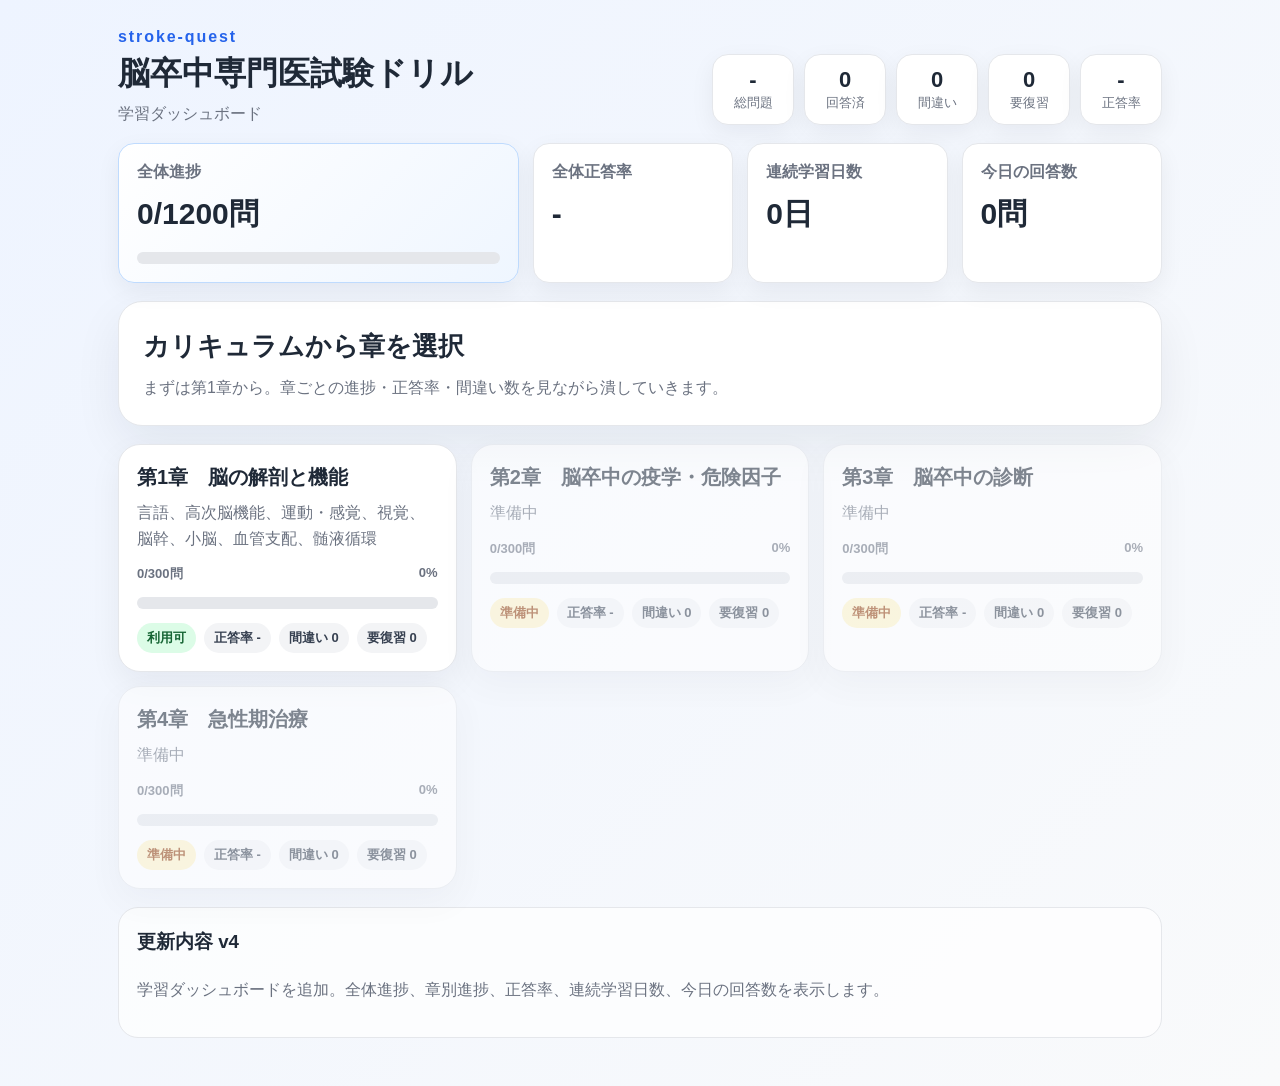
==== index.html @ 9b2143a9 "Add learning dashboard" ====
<!doctype html>
<html lang="ja">
<head>
  <meta charset="utf-8">
  <meta name="viewport" content="width=device-width, initial-scale=1">
  <title>stroke-quest｜脳卒中専門医試験ドリル</title>
  <link rel="stylesheet" href="style.css">
</head>
<body>
<main class="app">
  <header>
    <div>
      <p class="eyebrow">stroke-quest</p>
      <h1>脳卒中専門医試験ドリル</h1>
      <p class="subtitle" id="subtitle">学習ダッシュボード</p>
    </div>
    <div class="stats">
      <div><span id="totalCount">-</span><small>総問題</small></div>
      <div><span id="doneCount">0</span><small>回答済</small></div>
      <div><span id="wrongCount">0</span><small>間違い</small></div>
      <div><span id="flagCount">0</span><small>要復習</small></div>
      <div><span id="accuracy">-</span><small>正答率</small></div>
    </div>
  </header>

  <section id="homeView">
    <section class="dashboard">
      <div class="dash-card primary">
        <p>全体進捗</p>
        <h2 id="overallProgress">-</h2>
        <div class="progress-bar"><div id="overallBar"></div></div>
      </div>
      <div class="dash-card">
        <p>全体正答率</p>
        <h2 id="overallAccuracy">-</h2>
      </div>
      <div class="dash-card">
        <p>連続学習日数</p>
        <h2 id="streakDays">0日</h2>
      </div>
      <div class="dash-card">
        <p>今日の回答数</p>
        <h2 id="todayCount">0問</h2>
      </div>
    </section>

    <div class="hero">
      <h2>カリキュラムから章を選択</h2>
      <p>まずは第1章から。章ごとの進捗・正答率・間違い数を見ながら潰していきます。</p>
    </div>
    <div id="chapterGrid" class="chapter-grid"></div>
  </section>

  <section id="quizView" class="hidden">
    <section class="toolbar">
      <button id="backHome" class="ghost">章選択へ戻る</button>
      <button id="modeAll" class="active">順番に解く</button>
      <button id="modeWrong">間違い集</button>
      <button id="modeFlag">要復習</button>
      <button id="modeRandom">ランダム10問</button>
      <input id="jumpBox" type="number" min="1" placeholder="番号">
      <button id="jumpBtn" class="ghost">ジャンプ</button>
      <button id="resetBtn" class="ghost">この章の記録リセット</button>
    </section>

    <section class="card">
      <div class="qtop">
        <div class="badges">
          <span class="badge" id="chapterBadge">章</span>
          <span class="badge gray" id="qidBadge"></span>
        </div>
        <span id="progressText"></span>
      </div>
      <h2 id="questionText">読み込み中...</h2>
      <div id="choices" class="choices"></div>
      <div class="actions">
        <button id="submitBtn">回答する</button>
        <button id="nextBtn" class="secondary" disabled>次へ</button>
        <button id="flagBtn" class="warn">要復習に入れる</button>
      </div>
      <div id="resultBox" class="result hidden"></div>
    </section>
  </section>

  <section class="memo">
    <h3>更新内容 v4</h3>
    <p>学習ダッシュボードを追加。全体進捗、章別進捗、正答率、連続学習日数、今日の回答数を表示します。</p>
  </section>
</main>

<script src="app.js"></script>
</body>
</html>
---- style.css ----
:root {
  --bg:#f5f7fb; --card:#fff; --ink:#1f2937; --muted:#6b7280; --line:#e5e7eb;
  --accent:#2563eb; --accent2:#dbeafe; --wrong:#dc2626; --right:#16a34a; --warn:#f59e0b;
}
*{box-sizing:border-box}
body{
  margin:0;
  font-family:-apple-system,BlinkMacSystemFont,"Segoe UI","Hiragino Sans","Yu Gothic",Meiryo,sans-serif;
  background:linear-gradient(135deg,#eef4ff,#f9fafb);
  color:var(--ink);
}
.app{max-width:1080px;margin:0 auto;padding:28px 18px 48px}
header{display:flex;gap:20px;justify-content:space-between;align-items:flex-end;margin-bottom:18px}
.eyebrow{letter-spacing:.12em;color:var(--accent);font-weight:800;margin:0 0 6px}
h1{font-size:32px;margin:0}
.subtitle{margin:8px 0 0;color:var(--muted)}
.stats{display:flex;gap:10px;flex-wrap:wrap}
.stats div,.dash-card{
  background:var(--card);border:1px solid var(--line);border-radius:16px;
  box-shadow:0 8px 24px rgba(15,23,42,.06)
}
.stats div{min-width:82px;padding:12px;text-align:center}
.stats span{display:block;font-size:22px;font-weight:900}
.stats small{color:var(--muted)}
.dashboard{display:grid;grid-template-columns:2fr 1fr 1fr 1fr;gap:14px;margin:18px 0}
.dash-card{padding:18px}
.dash-card p{margin:0 0 8px;color:var(--muted);font-weight:800}
.dash-card h2{margin:0;font-size:30px}
.dash-card.primary{border-color:#bfdbfe;background:linear-gradient(135deg,#fff,#eff6ff)}
.progress-bar{height:12px;background:#e5e7eb;border-radius:999px;overflow:hidden;margin-top:14px}
.progress-bar div{height:100%;background:var(--accent);width:0%;transition:.2s width}
.hero{
  background:var(--card);border:1px solid var(--line);border-radius:24px;
  padding:24px;margin:18px 0;box-shadow:0 18px 48px rgba(15,23,42,.07)
}
.hero h2{margin:0 0 8px;font-size:26px}
.hero p{margin:0;color:var(--muted);line-height:1.7}
.chapter-grid{display:grid;grid-template-columns:repeat(auto-fit,minmax(280px,1fr));gap:14px}
.chapter-card{
  background:var(--card);border:1px solid var(--line);border-radius:22px;padding:18px;
  cursor:pointer;box-shadow:0 12px 32px rgba(15,23,42,.06);transition:.12s transform,.12s border-color;
}
.chapter-card:hover{transform:translateY(-2px);border-color:var(--accent)}
.chapter-card.disabled{opacity:.55;cursor:not-allowed}
.chapter-card.disabled:hover{transform:none;border-color:var(--line)}
.chapter-card h3{margin:0 0 8px;font-size:20px;line-height:1.45}
.chapter-card p{margin:0;color:var(--muted);line-height:1.6}
.chapter-meta{display:flex;gap:8px;flex-wrap:wrap;margin-top:14px}
.pill{border-radius:999px;background:#f3f4f6;color:#374151;padding:6px 10px;font-size:13px;font-weight:800}
.pill.good{background:#dcfce7;color:#166534}
.pill.soon{background:#fef3c7;color:#92400e}
.chapter-progress{margin-top:14px}
.chapter-progress-top{display:flex;justify-content:space-between;color:var(--muted);font-weight:800;font-size:13px;margin-bottom:6px}
.toolbar{display:flex;gap:10px;flex-wrap:wrap;margin:18px 0}
button{
  border:0;border-radius:999px;padding:12px 18px;background:var(--accent);color:#fff;
  font-weight:800;cursor:pointer;box-shadow:0 8px 18px rgba(37,99,235,.22)
}
button.secondary{background:#111827}
button.ghost{background:#fff;color:var(--ink);border:1px solid var(--line);box-shadow:none}
button.warn{background:var(--warn)}
button.active{outline:3px solid var(--accent2)}
button:disabled{opacity:.45;cursor:not-allowed}
.card{
  background:var(--card);border:1px solid var(--line);border-radius:24px;
  padding:24px;box-shadow:0 18px 48px rgba(15,23,42,.08)
}
.qtop{display:flex;justify-content:space-between;gap:12px;color:var(--muted);margin-bottom:14px;align-items:center}
.badges{display:flex;gap:8px;flex-wrap:wrap}
.badge{background:var(--accent2);color:var(--accent);font-weight:900;padding:6px 10px;border-radius:999px;font-size:13px}
.badge.gray{background:#f3f4f6;color:#374151}
h2{font-size:24px;line-height:1.55;margin:10px 0 20px}
.choices{display:grid;gap:10px}
.choice{
  display:flex;gap:12px;align-items:flex-start;border:1px solid var(--line);
  border-radius:16px;padding:14px;cursor:pointer;background:#fff
}
.choice:hover{background:#f8fafc}
.choice input{margin-top:4px;transform:scale(1.2)}
.choice.selected{border-color:var(--accent);background:#eff6ff}
.actions{display:flex;gap:10px;margin-top:20px;flex-wrap:wrap}
.result{margin-top:20px;border-radius:18px;padding:18px;border:1px solid var(--line);background:#f9fafb;line-height:1.75}
.result.right{border-color:#bbf7d0;background:#f0fdf4}
.result.wrong{border-color:#fecaca;background:#fef2f2}
.hidden{display:none}
.memo{margin-top:18px;background:rgba(255,255,255,.72);border:1px solid var(--line);border-radius:20px;padding:18px;color:var(--muted);line-height:1.7}
.memo h3{margin-top:0;color:var(--ink)}
code{background:#f3f4f6;padding:2px 6px;border-radius:6px}
#jumpBox{border:1px solid var(--line);border-radius:999px;padding:10px 14px;max-width:110px}
@media(max-width:860px){.dashboard{grid-template-columns:1fr 1fr}}
@media(max-width:720px){
  header{display:block}
  .stats{margin-top:16px}
  .dashboard{grid-template-columns:1fr}
  h1{font-size:26px}
  h2{font-size:20px}
  .card{padding:18px}
}
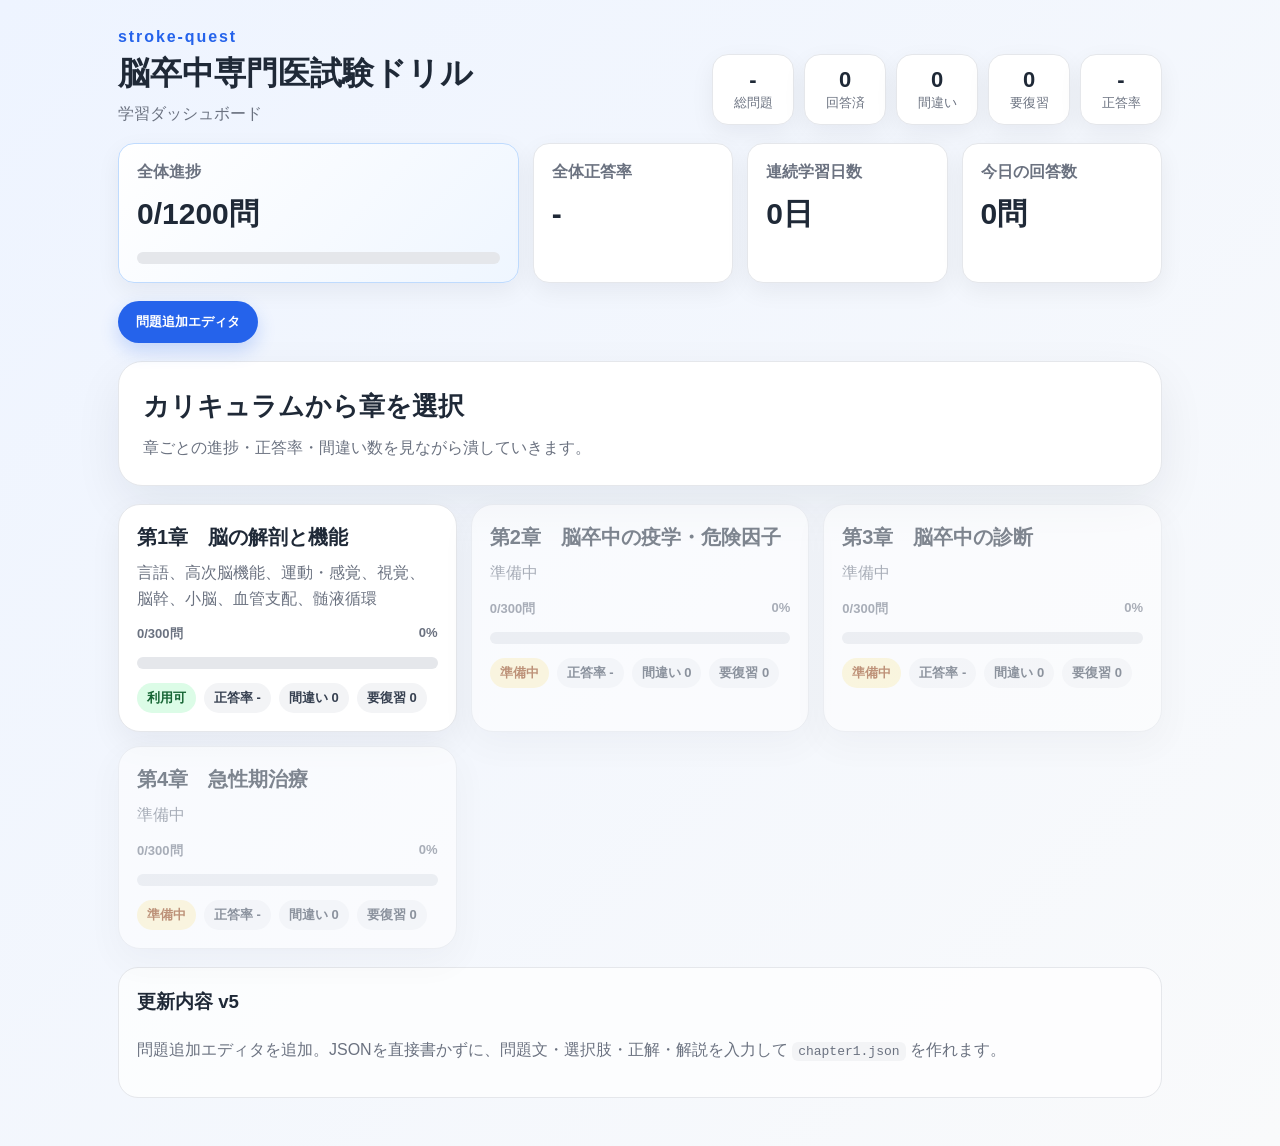
==== commit 0831564a: "add question editor" ====
--- a/index.html
+++ b/index.html
@@ -30,23 +30,18 @@
         <h2 id="overallProgress">-</h2>
         <div class="progress-bar"><div id="overallBar"></div></div>
       </div>
-      <div class="dash-card">
-        <p>全体正答率</p>
-        <h2 id="overallAccuracy">-</h2>
-      </div>
-      <div class="dash-card">
-        <p>連続学習日数</p>
-        <h2 id="streakDays">0日</h2>
-      </div>
-      <div class="dash-card">
-        <p>今日の回答数</p>
-        <h2 id="todayCount">0問</h2>
-      </div>
+      <div class="dash-card"><p>全体正答率</p><h2 id="overallAccuracy">-</h2></div>
+      <div class="dash-card"><p>連続学習日数</p><h2 id="streakDays">0日</h2></div>
+      <div class="dash-card"><p>今日の回答数</p><h2 id="todayCount">0問</h2></div>
     </section>
+
+    <div class="home-actions">
+      <button id="openEditorBtn">問題追加エディタ</button>
+    </div>
 
     <div class="hero">
       <h2>カリキュラムから章を選択</h2>
-      <p>まずは第1章から。章ごとの進捗・正答率・間違い数を見ながら潰していきます。</p>
+      <p>章ごとの進捗・正答率・間違い数を見ながら潰していきます。</p>
     </div>
     <div id="chapterGrid" class="chapter-grid"></div>
   </section>
@@ -82,9 +77,60 @@
     </section>
   </section>
 
+  <section id="editorView" class="hidden">
+    <section class="toolbar">
+      <button id="editorBackHome" class="ghost">章選択へ戻る</button>
+      <button id="addQuestionBtn">この問題を追加</button>
+      <button id="downloadJsonBtn" class="secondary">chapter1.jsonをダウンロード</button>
+      <button id="clearEditorBtn" class="ghost">入力クリア</button>
+    </section>
+
+    <section class="editor-layout">
+      <div class="card editor-card">
+        <div class="qtop">
+          <div class="badges">
+            <span class="badge">問題追加エディタ</span>
+            <span class="badge gray" id="editorCountBadge">現在 - 問</span>
+          </div>
+        </div>
+
+        <label>問題文</label>
+        <textarea id="editorQuestion" rows="4" placeholder="例：Broca野の主座として最も適切なのはどれか。"></textarea>
+
+        <div class="choice-editor">
+          <label>A</label><input id="choice0" type="text">
+          <label>B</label><input id="choice1" type="text">
+          <label>C</label><input id="choice2" type="text">
+          <label>D</label><input id="choice3" type="text">
+          <label>E</label><input id="choice4" type="text">
+        </div>
+
+        <label>正解</label>
+        <select id="editorAnswer">
+          <option value="0">A</option>
+          <option value="1">B</option>
+          <option value="2">C</option>
+          <option value="3">D</option>
+          <option value="4">E</option>
+        </select>
+
+        <label>解説</label>
+        <textarea id="editorExplanation" rows="5" placeholder="解説を入力"></textarea>
+
+        <div id="editorMessage" class="result hidden"></div>
+      </div>
+
+      <div class="card editor-card">
+        <h2>追加予定JSON</h2>
+        <p class="subtitle">追加ボタンを押すと、このブラウザ内の一時データに追加されます。最後にJSONをダウンロードして、GitHubの <code>questions/chapter1.json</code> と差し替えます。</p>
+        <pre id="jsonPreview"></pre>
+      </div>
+    </section>
+  </section>
+
   <section class="memo">
-    <h3>更新内容 v4</h3>
-    <p>学習ダッシュボードを追加。全体進捗、章別進捗、正答率、連続学習日数、今日の回答数を表示します。</p>
+    <h3>更新内容 v5</h3>
+    <p>問題追加エディタを追加。JSONを直接書かずに、問題文・選択肢・正解・解説を入力して <code>chapter1.json</code> を作れます。</p>
   </section>
 </main>
 
--- a/style.css
+++ b/style.css
@@ -96,3 +96,20 @@
   h2{font-size:20px}
   .card{padding:18px}
 }
+
+
+.home-actions{display:flex;gap:10px;flex-wrap:wrap;margin:18px 0}
+.editor-layout{display:grid;grid-template-columns:1.2fr .8fr;gap:16px}
+.editor-card label{display:block;font-weight:900;margin:14px 0 6px}
+textarea,input,select{
+  width:100%;border:1px solid var(--line);border-radius:14px;padding:12px;
+  font-family:inherit;font-size:16px;background:#fff;color:var(--ink)
+}
+textarea{resize:vertical;line-height:1.6}
+.choice-editor{display:grid;grid-template-columns:36px 1fr;gap:8px;align-items:center;margin-top:10px}
+.choice-editor label{margin:0;text-align:center}
+pre{
+  white-space:pre-wrap;word-break:break-word;background:#111827;color:#e5e7eb;
+  padding:16px;border-radius:16px;max-height:520px;overflow:auto;font-size:13px;line-height:1.55
+}
+@media(max-width:860px){.editor-layout{grid-template-columns:1fr}}
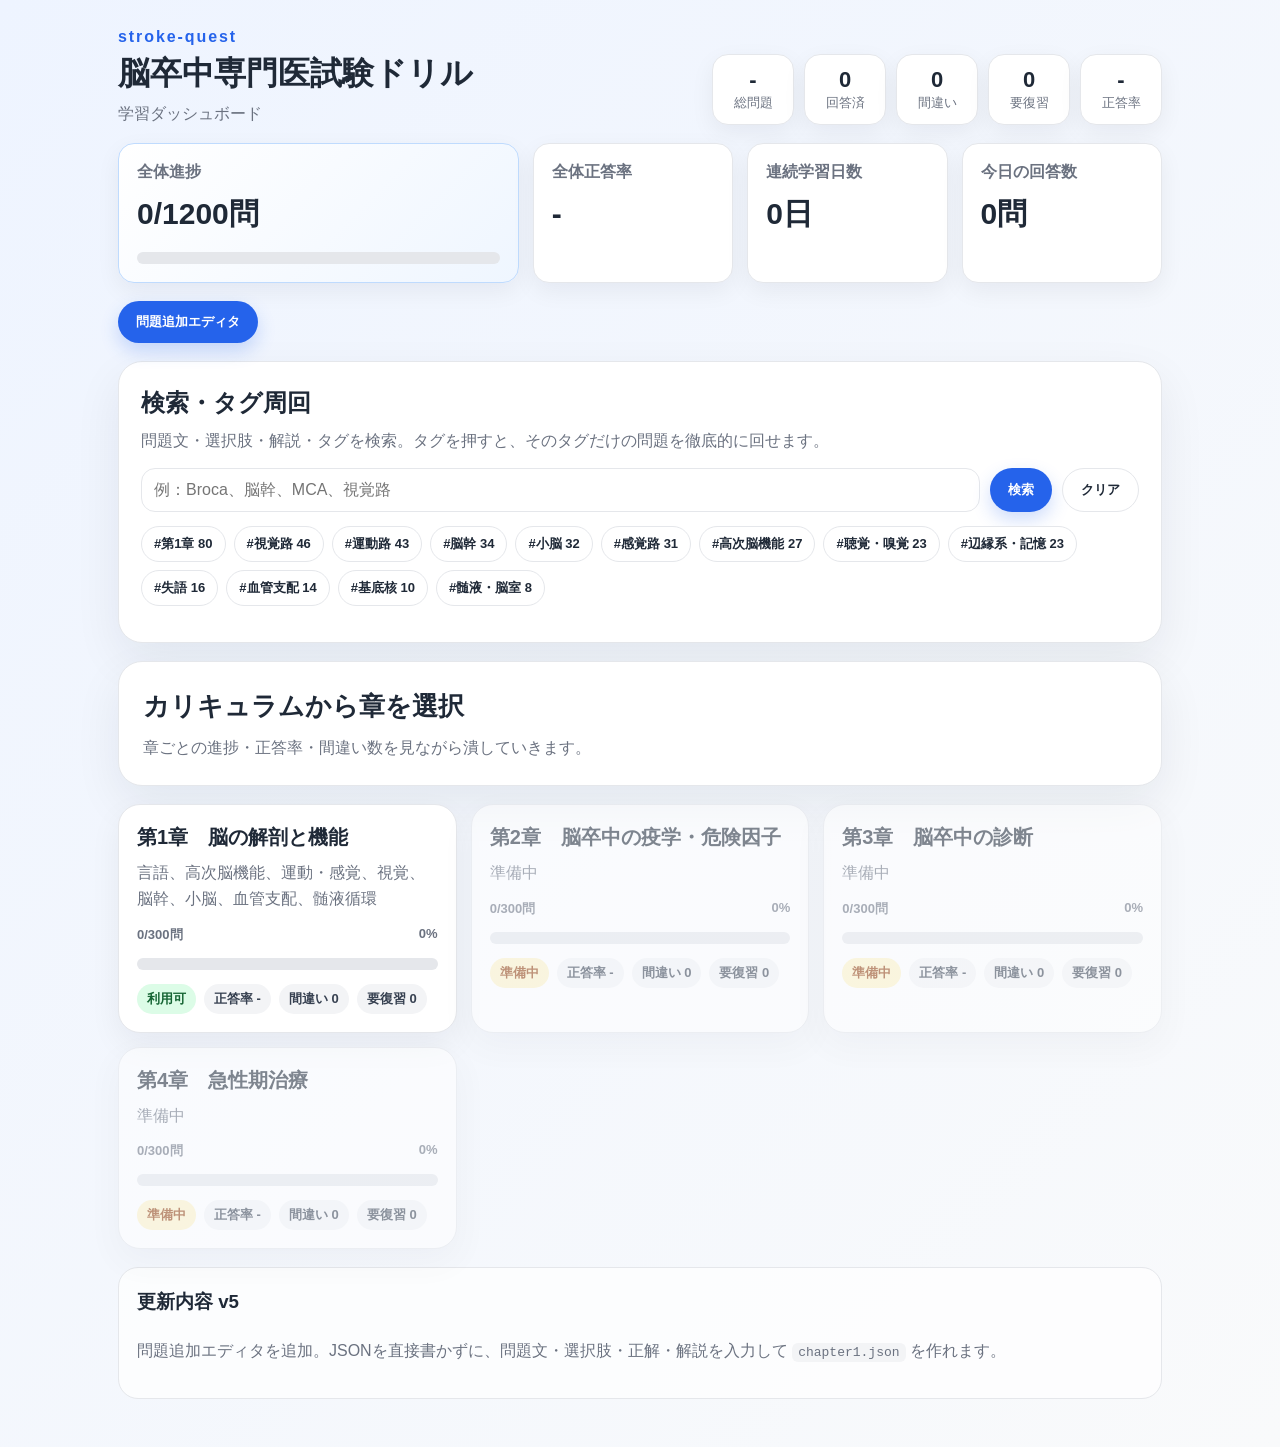
==== commit e5a2ae80: "Add search and tag drill" ====
--- a/index.html
+++ b/index.html
@@ -39,6 +39,22 @@
       <button id="openEditorBtn">問題追加エディタ</button>
     </div>
 
+    <section class="search-panel">
+      <div class="search-head">
+        <div>
+          <h2>検索・タグ周回</h2>
+          <p>問題文・選択肢・解説・タグを検索。タグを押すと、そのタグだけの問題を徹底的に回せます。</p>
+        </div>
+      </div>
+      <div class="search-row">
+        <input id="searchInput" type="search" placeholder="例：Broca、脳幹、MCA、視覚路">
+        <button id="searchBtn">検索</button>
+        <button id="clearSearchBtn" class="ghost">クリア</button>
+      </div>
+      <div id="tagCloud" class="tag-cloud"></div>
+      <div id="searchResults" class="search-results"></div>
+    </section>
+
     <div class="hero">
       <h2>カリキュラムから章を選択</h2>
       <p>章ごとの進捗・正答率・間違い数を見ながら潰していきます。</p>
@@ -53,6 +69,7 @@
       <button id="modeWrong">間違い集</button>
       <button id="modeFlag">要復習</button>
       <button id="modeRandom">ランダム10問</button>
+      <button id="modeTag" class="hidden">タグ周回</button>
       <input id="jumpBox" type="number" min="1" placeholder="番号">
       <button id="jumpBtn" class="ghost">ジャンプ</button>
       <button id="resetBtn" class="ghost">この章の記録リセット</button>
@@ -105,6 +122,9 @@
           <label>E</label><input id="choice4" type="text">
         </div>
 
+        <label>タグ（カンマ区切り）</label>
+        <input id="editorTags" type="text" placeholder="例：失語, MCA, 頻出">
+
         <label>正解</label>
         <select id="editorAnswer">
           <option value="0">A</option>
--- a/style.css
+++ b/style.css
@@ -113,3 +113,29 @@
   padding:16px;border-radius:16px;max-height:520px;overflow:auto;font-size:13px;line-height:1.55
 }
 @media(max-width:860px){.editor-layout{grid-template-columns:1fr}}
+
+
+.search-panel{
+  background:var(--card);border:1px solid var(--line);border-radius:24px;
+  padding:22px;margin:18px 0;box-shadow:0 18px 48px rgba(15,23,42,.07)
+}
+.search-head h2{margin:0 0 6px;font-size:24px}
+.search-head p{margin:0 0 14px;color:var(--muted);line-height:1.7}
+.search-row{display:flex;gap:10px;flex-wrap:wrap;margin:12px 0}
+.search-row input{flex:1;min-width:240px}
+.tag-cloud{display:flex;gap:8px;flex-wrap:wrap;margin:14px 0}
+.tag-button{
+  border:1px solid var(--line);background:#fff;color:var(--ink);box-shadow:none;
+  padding:8px 12px;font-size:13px
+}
+.tag-button:hover{border-color:var(--accent);background:#eff6ff}
+.tag-button.active-tag{background:var(--accent);color:#fff;border-color:var(--accent)}
+.search-results{display:grid;gap:10px;margin-top:14px}
+.search-result{
+  border:1px solid var(--line);background:#fff;border-radius:16px;padding:14px;cursor:pointer;
+}
+.search-result:hover{border-color:var(--accent);background:#f8fafc}
+.search-result h3{margin:0 0 6px;font-size:16px}
+.search-result p{margin:0;color:var(--muted);line-height:1.55}
+.question-tags{display:flex;gap:6px;flex-wrap:wrap;margin-top:8px}
+.qtag{background:#eef2ff;color:#3730a3;border-radius:999px;padding:4px 8px;font-size:12px;font-weight:800}
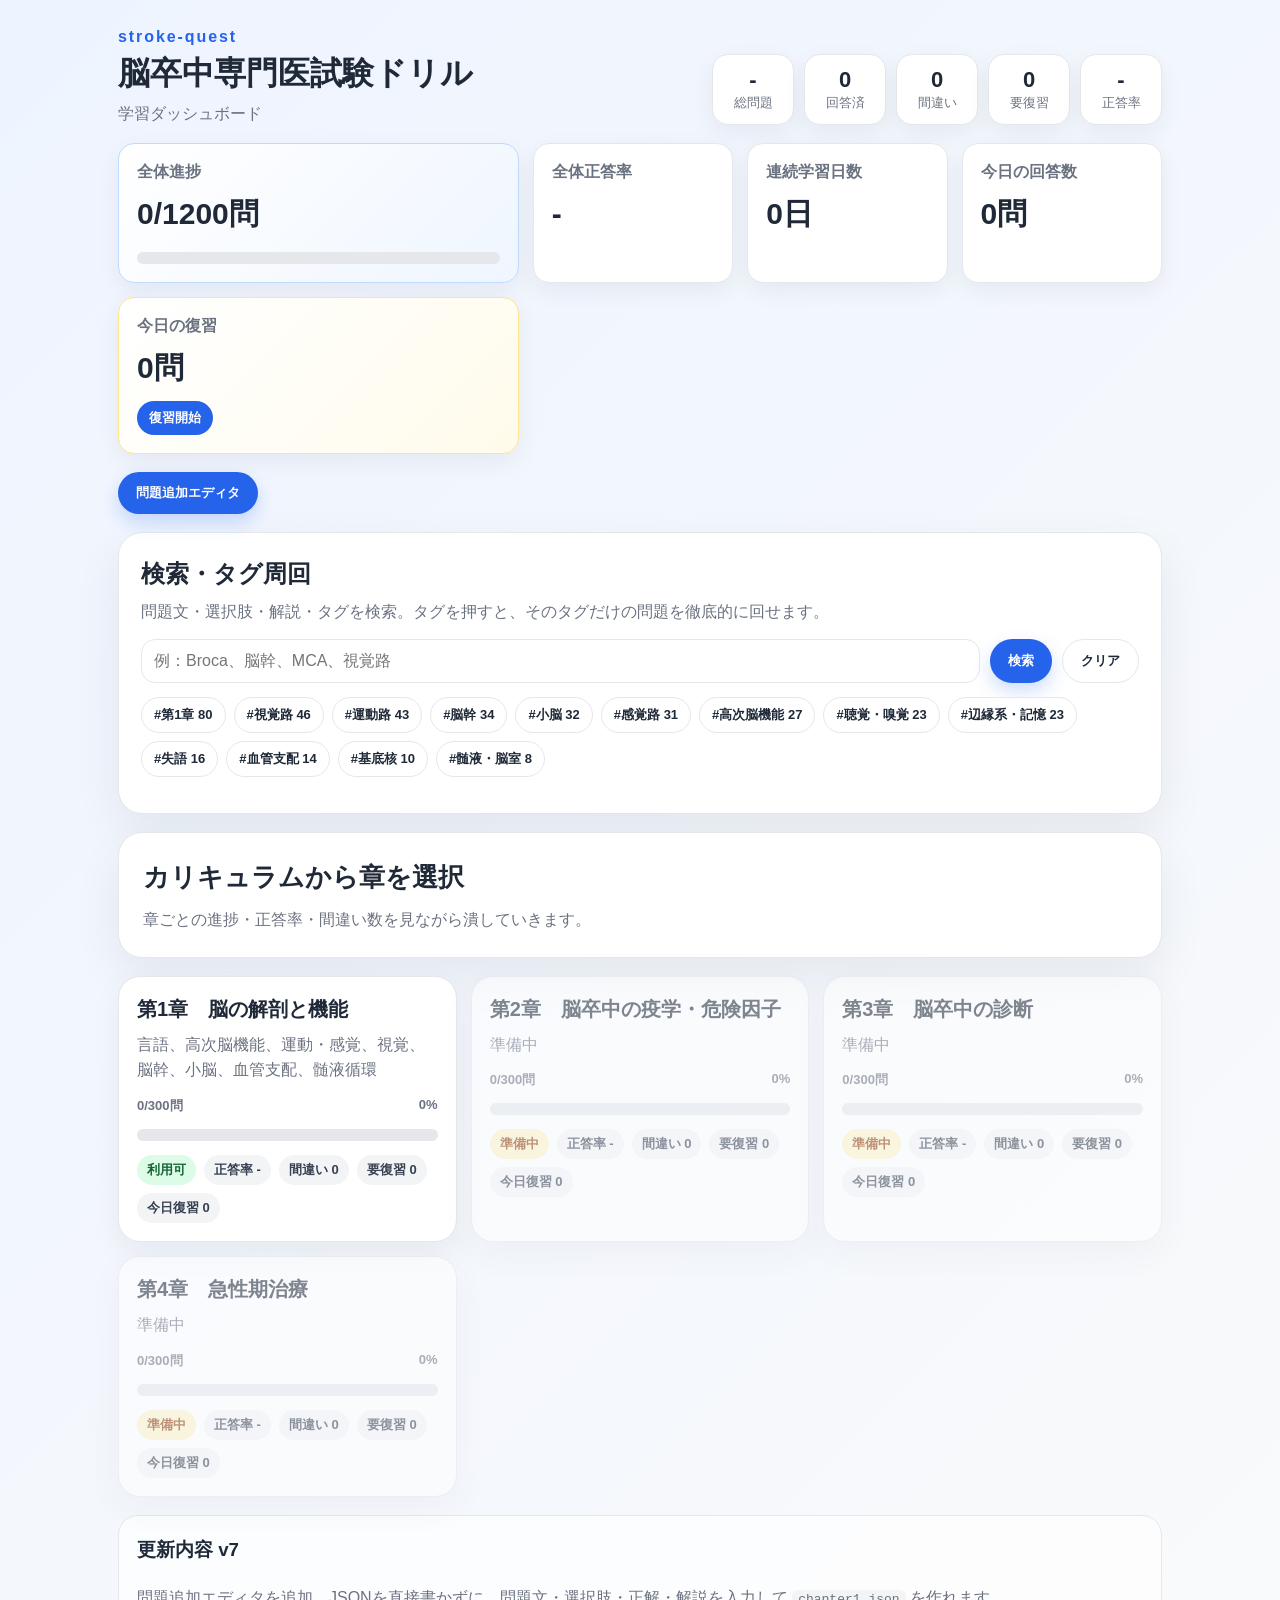
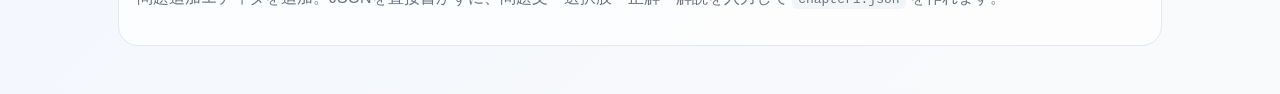
==== commit bb129149: "Add spaced repetition review" ====
--- a/index.html
+++ b/index.html
@@ -33,6 +33,11 @@
       <div class="dash-card"><p>全体正答率</p><h2 id="overallAccuracy">-</h2></div>
       <div class="dash-card"><p>連続学習日数</p><h2 id="streakDays">0日</h2></div>
       <div class="dash-card"><p>今日の回答数</p><h2 id="todayCount">0問</h2></div>
+      <div class="dash-card review">
+        <p>今日の復習</p>
+        <h2 id="dueReviewCount">0問</h2>
+        <button id="startDueReviewBtn" class="mini">復習開始</button>
+      </div>
     </section>
 
     <div class="home-actions">
@@ -66,6 +71,7 @@
     <section class="toolbar">
       <button id="backHome" class="ghost">章選択へ戻る</button>
       <button id="modeAll" class="active">順番に解く</button>
+      <button id="modeDue">今日の復習</button>
       <button id="modeWrong">間違い集</button>
       <button id="modeFlag">要復習</button>
       <button id="modeRandom">ランダム10問</button>
@@ -149,7 +155,7 @@
   </section>
 
   <section class="memo">
-    <h3>更新内容 v5</h3>
+    <h3>更新内容 v7</h3>
     <p>問題追加エディタを追加。JSONを直接書かずに、問題文・選択肢・正解・解説を入力して <code>chapter1.json</code> を作れます。</p>
   </section>
 </main>
--- a/style.css
+++ b/style.css
@@ -139,3 +139,12 @@
 .search-result p{margin:0;color:var(--muted);line-height:1.55}
 .question-tags{display:flex;gap:6px;flex-wrap:wrap;margin-top:8px}
 .qtag{background:#eef2ff;color:#3730a3;border-radius:999px;padding:4px 8px;font-size:12px;font-weight:800}
+
+
+.dash-card.review{border-color:#fde68a;background:linear-gradient(135deg,#fff,#fffbeb)}
+button.mini{
+  margin-top:10px;padding:8px 12px;font-size:13px;box-shadow:none
+}
+.review-plan{
+  margin-top:12px;border-top:1px solid var(--line);padding-top:12px;color:var(--muted);font-size:14px;line-height:1.6
+}
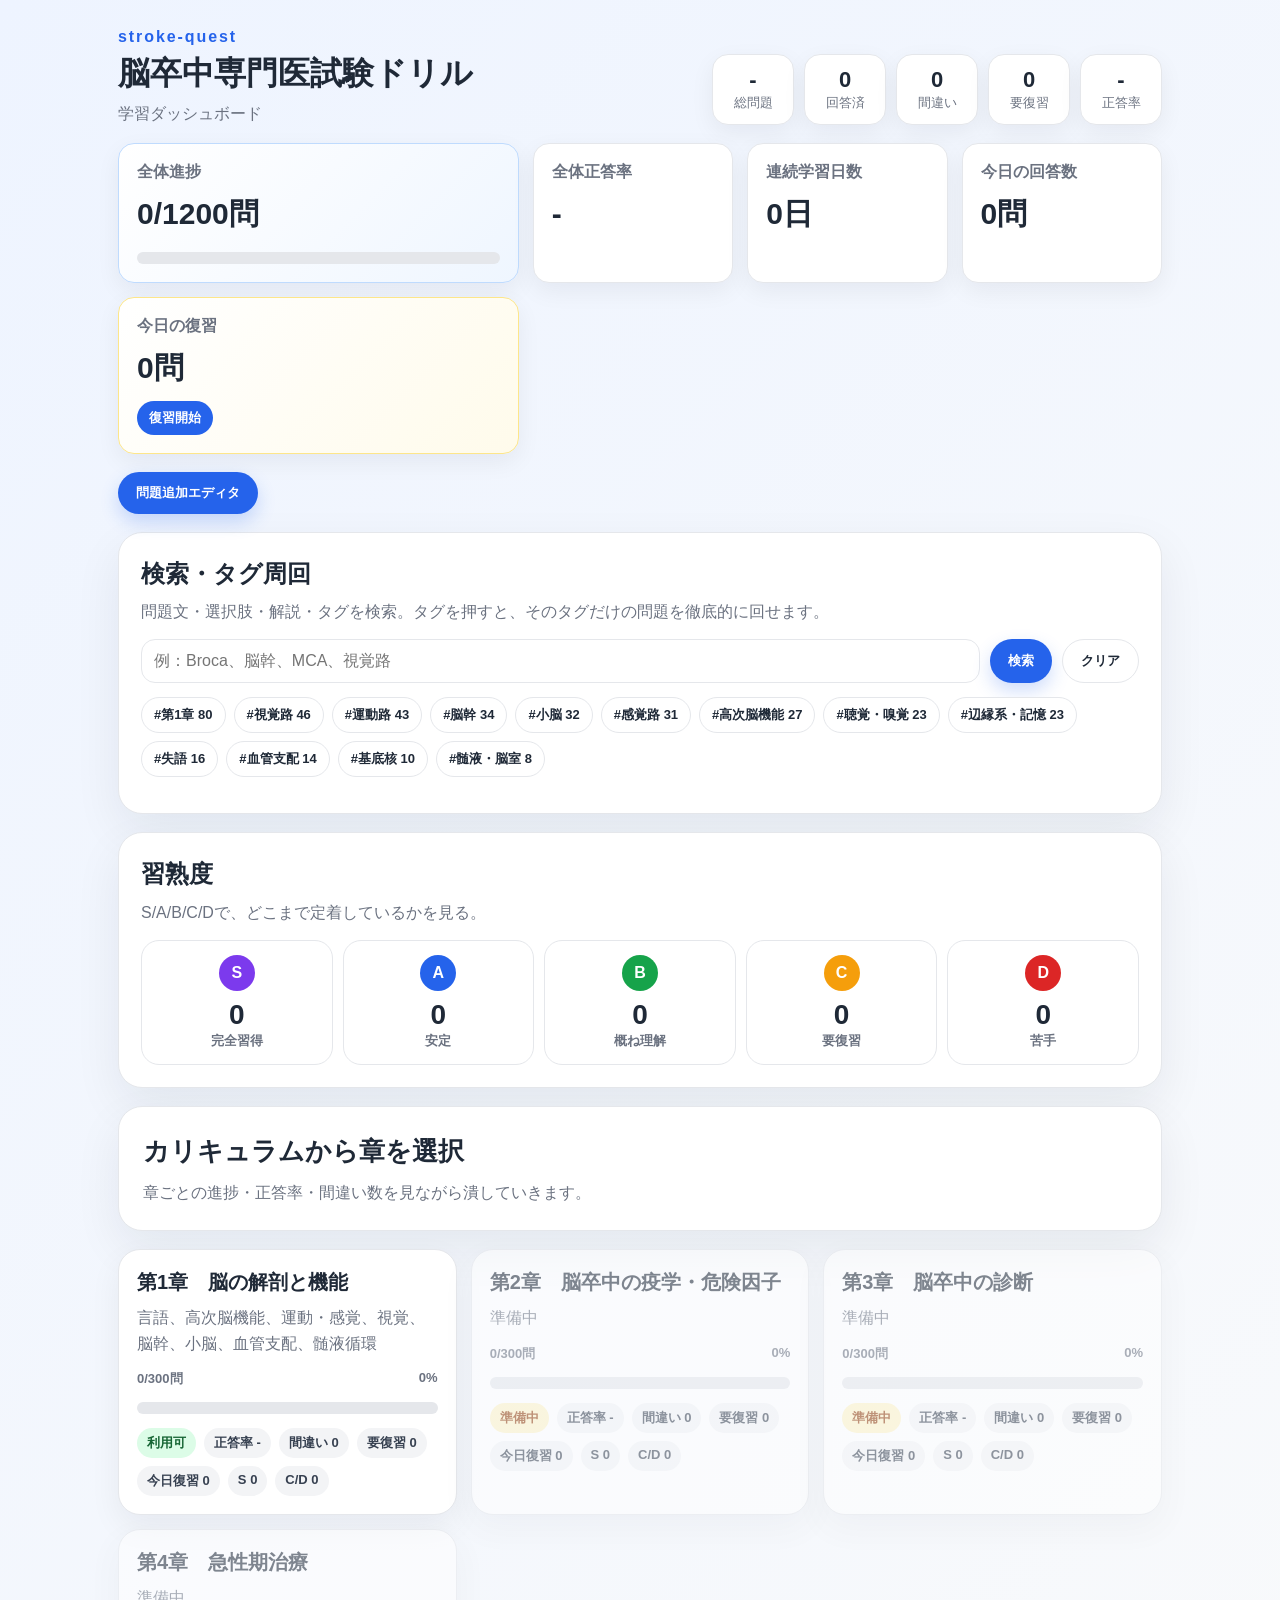
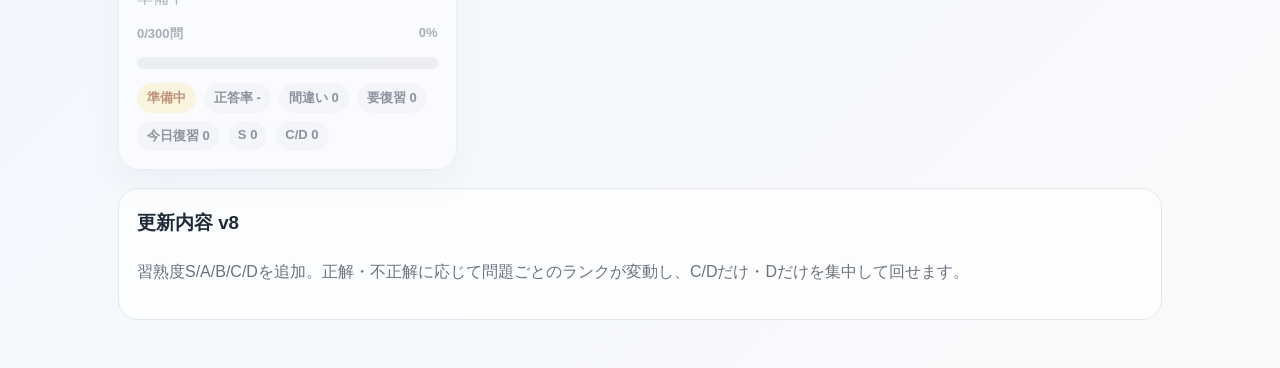
==== commit d2080f7c: "8" ====
--- a/index.html
+++ b/index.html
@@ -60,6 +60,20 @@
       <div id="searchResults" class="search-results"></div>
     </section>
 
+    <section class="mastery-panel">
+      <div class="mastery-head">
+        <h2>習熟度</h2>
+        <p>S/A/B/C/Dで、どこまで定着しているかを見る。</p>
+      </div>
+      <div class="mastery-grid">
+        <div class="mastery-box rank-s"><span>S</span><strong id="rankS">0</strong><small>完全習得</small></div>
+        <div class="mastery-box rank-a"><span>A</span><strong id="rankA">0</strong><small>安定</small></div>
+        <div class="mastery-box rank-b"><span>B</span><strong id="rankB">0</strong><small>概ね理解</small></div>
+        <div class="mastery-box rank-c"><span>C</span><strong id="rankC">0</strong><small>要復習</small></div>
+        <div class="mastery-box rank-d"><span>D</span><strong id="rankD">0</strong><small>苦手</small></div>
+      </div>
+    </section>
+
     <div class="hero">
       <h2>カリキュラムから章を選択</h2>
       <p>章ごとの進捗・正答率・間違い数を見ながら潰していきます。</p>
@@ -72,6 +86,8 @@
       <button id="backHome" class="ghost">章選択へ戻る</button>
       <button id="modeAll" class="active">順番に解く</button>
       <button id="modeDue">今日の復習</button>
+      <button id="modeWeak">C/Dだけ</button>
+      <button id="modeMasteryD">Dだけ</button>
       <button id="modeWrong">間違い集</button>
       <button id="modeFlag">要復習</button>
       <button id="modeRandom">ランダム10問</button>
@@ -86,6 +102,7 @@
         <div class="badges">
           <span class="badge" id="chapterBadge">章</span>
           <span class="badge gray" id="qidBadge"></span>
+          <span class="badge mastery-badge" id="masteryBadge">D</span>
         </div>
         <span id="progressText"></span>
       </div>
@@ -155,8 +172,8 @@
   </section>
 
   <section class="memo">
-    <h3>更新内容 v7</h3>
-    <p>問題追加エディタを追加。JSONを直接書かずに、問題文・選択肢・正解・解説を入力して <code>chapter1.json</code> を作れます。</p>
+    <h3>更新内容 v8</h3>
+    <p>習熟度S/A/B/C/Dを追加。正解・不正解に応じて問題ごとのランクが変動し、C/Dだけ・Dだけを集中して回せます。</p>
   </section>
 </main>
 
--- a/style.css
+++ b/style.css
@@ -148,3 +148,24 @@
 .review-plan{
   margin-top:12px;border-top:1px solid var(--line);padding-top:12px;color:var(--muted);font-size:14px;line-height:1.6
 }
+
+
+.mastery-panel{
+  background:var(--card);border:1px solid var(--line);border-radius:24px;
+  padding:22px;margin:18px 0;box-shadow:0 18px 48px rgba(15,23,42,.07)
+}
+.mastery-head h2{margin:0 0 6px;font-size:24px}
+.mastery-head p{margin:0 0 14px;color:var(--muted);line-height:1.7}
+.mastery-grid{display:grid;grid-template-columns:repeat(5,1fr);gap:10px}
+.mastery-box{border:1px solid var(--line);border-radius:18px;padding:14px;text-align:center;background:#fff}
+.mastery-box span{display:inline-flex;align-items:center;justify-content:center;width:36px;height:36px;border-radius:999px;font-weight:900;color:#fff;margin-bottom:8px}
+.mastery-box strong{display:block;font-size:28px}
+.mastery-box small{color:var(--muted);font-weight:800}
+.rank-s span,.badge.rank-s{background:#7c3aed}
+.rank-a span,.badge.rank-a{background:#2563eb}
+.rank-b span,.badge.rank-b{background:#16a34a}
+.rank-c span,.badge.rank-c{background:#f59e0b}
+.rank-d span,.badge.rank-d{background:#dc2626}
+.mastery-badge{color:#fff!important;background:#6b7280}
+.mastery-detail{margin-top:12px;border-top:1px solid var(--line);padding-top:12px;color:var(--muted);font-size:14px;line-height:1.6}
+@media(max-width:720px){.mastery-grid{grid-template-columns:1fr 1fr}.mastery-box:last-child{grid-column:1/-1}}
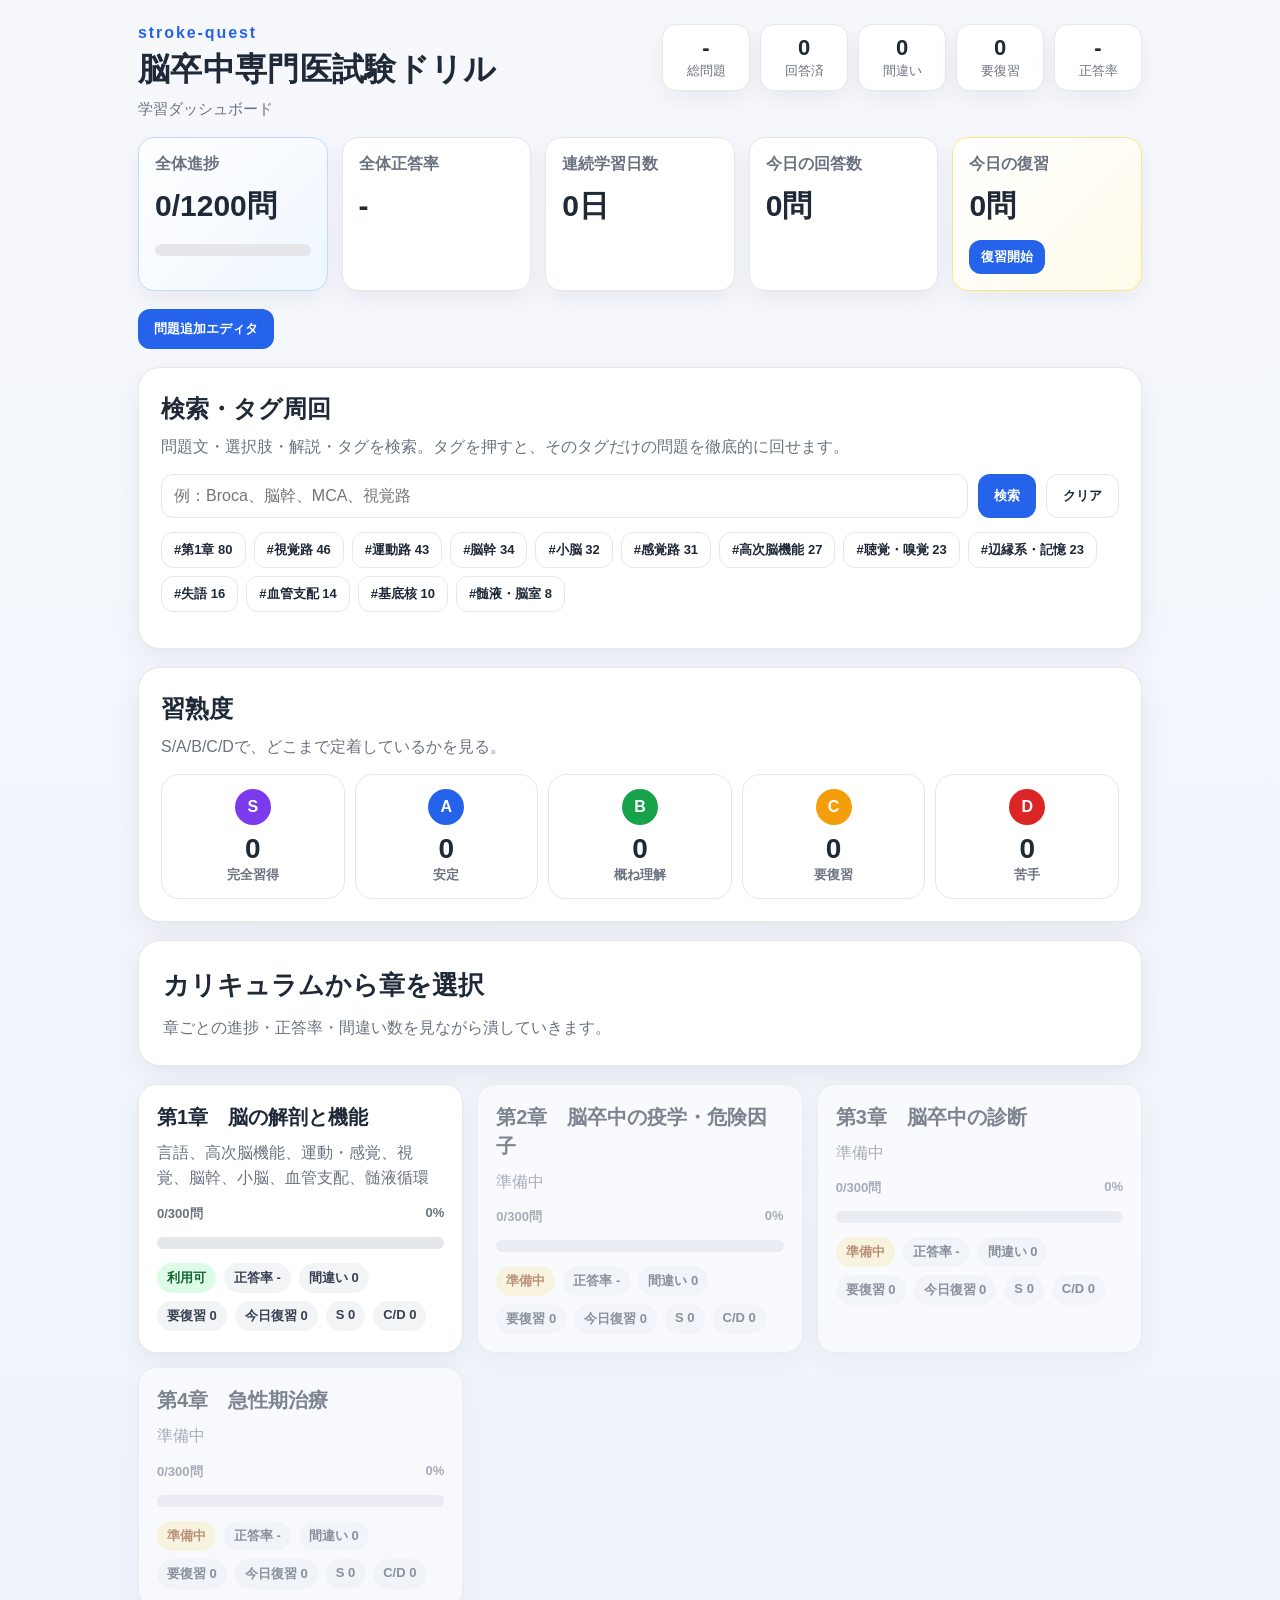
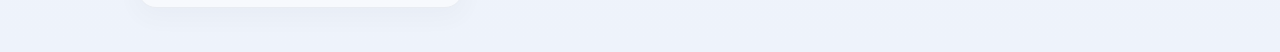
==== commit de1cda18: "Fix quiz UI balance" ====
--- a/index.html
+++ b/index.html
@@ -172,8 +172,8 @@
   </section>
 
   <section class="memo">
-    <h3>更新内容 v8</h3>
-    <p>習熟度S/A/B/C/Dを追加。正解・不正解に応じて問題ごとのランクが変動し、C/Dだけ・Dだけを集中して回せます。</p>
+    <h3>更新内容 v9</h3>
+    <p>UI調整。選択肢の左右バランス、余白、カード幅、スマホ表示を改善しました。</p>
   </section>
 </main>
 
--- a/style.css
+++ b/style.css
@@ -169,3 +169,229 @@
 .mastery-badge{color:#fff!important;background:#6b7280}
 .mastery-detail{margin-top:12px;border-top:1px solid var(--line);padding-top:12px;color:var(--muted);font-size:14px;line-height:1.6}
 @media(max-width:720px){.mastery-grid{grid-template-columns:1fr 1fr}.mastery-box:last-child{grid-column:1/-1}}
+
+
+
+/* v9 UI balance refinement: serious, readable, smartphone-friendly */
+:root{
+  --app-max: 1040px;
+  --radius-lg: 22px;
+  --radius-md: 14px;
+}
+body{
+  background:linear-gradient(180deg,#f6f8fc 0%,#eef3fb 100%);
+}
+.app{
+  max-width:var(--app-max);
+  padding:24px 18px 44px;
+}
+header{
+  align-items:flex-start;
+  margin-bottom:14px;
+}
+h1{
+  letter-spacing:.01em;
+}
+.subtitle{
+  font-size:15px;
+}
+.stats{
+  justify-content:flex-end;
+}
+.stats div{
+  min-width:88px;
+  border-radius:14px;
+  padding:10px 12px;
+}
+.dashboard{
+  grid-template-columns:repeat(5,1fr);
+}
+.dash-card{
+  border-radius:16px;
+  padding:16px;
+}
+.hero,.search-panel,.mastery-panel,.card,.memo{
+  border-radius:var(--radius-lg);
+  box-shadow:0 10px 28px rgba(15,23,42,.06);
+}
+.chapter-card{
+  border-radius:18px;
+  box-shadow:0 8px 22px rgba(15,23,42,.05);
+}
+.toolbar{
+  position:sticky;
+  top:0;
+  z-index:5;
+  background:rgba(246,248,252,.92);
+  backdrop-filter:blur(8px);
+  padding:10px 0;
+  margin:12px 0;
+}
+button{
+  border-radius:12px;
+  padding:11px 16px;
+  box-shadow:none;
+}
+button:hover{
+  filter:brightness(.98);
+}
+button.ghost{
+  background:#fff;
+}
+.card{
+  padding:24px 24px 28px;
+}
+.qtop{
+  border-bottom:1px solid var(--line);
+  padding-bottom:12px;
+  margin-bottom:18px;
+}
+.badge{
+  border-radius:999px;
+  padding:6px 10px;
+}
+#questionText{
+  font-size:24px;
+  line-height:1.65;
+  margin:0 0 22px;
+  white-space:pre-line;
+}
+
+/* The important fix: choices should not stretch with weird left/right imbalance */
+.choices{
+  display:grid;
+  gap:12px;
+}
+.choice{
+  display:grid !important;
+  grid-template-columns:28px 42px 1fr;
+  align-items:center;
+  gap:12px;
+  width:100%;
+  min-height:64px;
+  padding:14px 16px;
+  border-radius:16px;
+  text-align:left;
+}
+.choice input{
+  margin:0;
+  justify-self:center;
+  width:18px;
+  height:18px;
+  transform:none;
+}
+.choice strong{
+  justify-self:center;
+  font-size:16px;
+  color:#111827;
+}
+.choice span{
+  justify-self:start;
+  text-align:left;
+  line-height:1.65;
+  word-break:normal;
+  overflow-wrap:anywhere;
+  max-width:100%;
+}
+.choice.selected{
+  border-color:#2563eb;
+  background:#eff6ff;
+}
+.actions{
+  border-top:1px solid var(--line);
+  padding-top:18px;
+  margin-top:22px;
+}
+.actions button{
+  min-width:116px;
+}
+.result{
+  border-radius:16px;
+}
+.memo{
+  display:none;
+}
+
+/* Search/editor inputs: align cleanly */
+.search-row input,
+textarea,input,select{
+  border-radius:12px;
+}
+pre{
+  border-radius:14px;
+}
+
+/* Desktop readability */
+@media(min-width:900px){
+  .card{
+    max-width:920px;
+    margin-left:auto;
+    margin-right:auto;
+  }
+  #quizView .toolbar{
+    justify-content:center;
+  }
+}
+
+/* Tablet */
+@media(max-width:980px){
+  .dashboard{
+    grid-template-columns:repeat(2,1fr);
+  }
+  .dash-card.primary{
+    grid-column:1/-1;
+  }
+  header{
+    display:block;
+  }
+  .stats{
+    margin-top:14px;
+    justify-content:flex-start;
+  }
+}
+
+/* Smartphone */
+@media(max-width:720px){
+  .app{
+    padding:18px 12px 36px;
+  }
+  h1{
+    font-size:24px;
+  }
+  .stats{
+    display:grid;
+    grid-template-columns:repeat(2,1fr);
+  }
+  .stats div{
+    min-width:0;
+  }
+  .toolbar{
+    overflow-x:auto;
+    flex-wrap:nowrap;
+    justify-content:flex-start;
+    padding-bottom:12px;
+  }
+  .toolbar button{
+    white-space:nowrap;
+  }
+  .card{
+    padding:18px;
+  }
+  #questionText{
+    font-size:20px;
+    line-height:1.6;
+  }
+  .choice{
+    grid-template-columns:24px 34px 1fr;
+    min-height:58px;
+    padding:12px 12px;
+    gap:8px;
+  }
+  .actions{
+    display:grid;
+    grid-template-columns:1fr;
+  }
+  .actions button{
+    width:100%;
+  }
+}
